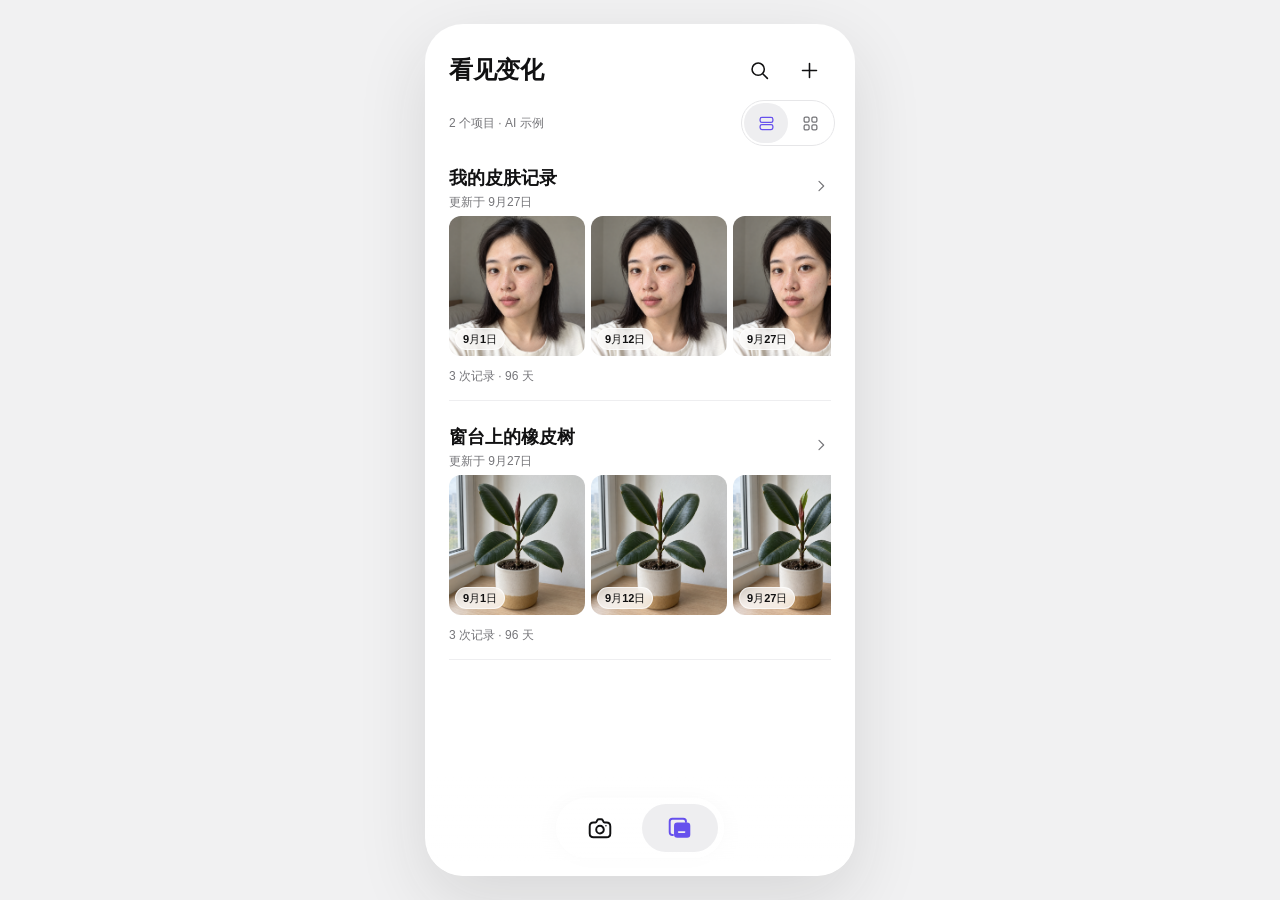
==== home-swipe-demo.html @ 19eec5f8 "Publish sanitized See Change prototype and fictional examples" ====
<!doctype html>
<html lang="zh-CN">
<head>
  <meta charset="UTF-8">
  <meta name="viewport" content="width=device-width,initial-scale=1,viewport-fit=cover">
  <meta name="theme-color" content="#ffffff">
  <title>看见变化 · 横滑项目首页</title>
  <link rel="icon" href="assets/icon.svg?v=views-2" type="image/svg+xml">
  <link rel="stylesheet" href="home-swipe-demo.css?v=reference-5">
  <link rel="stylesheet" href="home-palettes.css?v=1">
  <link rel="stylesheet" href="home-reference.css?v=product-2">
</head>
<body>
  <div id="demo"></div>
  <div id="demo-toast" role="status" aria-live="polite"></div>
  <script type="module" src="home-swipe-demo.js?v=generated-1"></script>
</body>
</html>
---- home-swipe-demo.css ----
:root{
  /* Future Pro reference: cool mist lavender, warm stone, chalk and charcoal. */
  --bg-top:#e7e6f3;
  --bg-bottom:#e7e1dd;
  --ink:#232323;
  --muted:#686563;
  --card:#f6f4f1;
  --tint:#e4e4ef;
  --tint-deep:#dddeec;
  --glass:rgba(246,244,241,.74);
  --line:rgba(255,255,255,.52);
  font-family:-apple-system,BlinkMacSystemFont,"SF Pro Text","PingFang SC","HarmonyOS Sans SC","Microsoft YaHei",sans-serif;
  color:var(--ink);
  background:#eeedec;
}
*{box-sizing:border-box}
html,body{margin:0;min-height:100%;overflow:hidden;background:#eeedec}
button,input{border:0;background:none;color:inherit;font:inherit}
button{cursor:pointer}
button:focus-visible,[tabindex]:focus-visible,input:focus-visible{outline:2px solid #575565;outline-offset:2px}
.icon{width:21px;height:21px;fill:none;stroke:currentColor;stroke-width:1.8;stroke-linecap:round;stroke-linejoin:round}
.phone-shell{position:relative;width:min(430px,100%);height:100svh;min-height:620px;margin:0 auto;overflow:hidden;background:linear-gradient(180deg,var(--bg-top) 0%,var(--bg-top) 26%,#ebe7e9 67%,var(--bg-bottom) 100%);display:grid;grid-template-rows:auto auto minmax(0,1fr)}
.home-header{padding:calc(20px + env(safe-area-inset-top)) 20px 4px}

.headline{display:flex;align-items:center;justify-content:space-between}
.headline h1{margin:0;font-size:22px;line-height:1.4;font-weight:550;letter-spacing:0}
.header-actions{display:flex;gap:0}
.header-actions button{width:44px;height:44px;border-radius:8px;display:grid;place-items:center;color:var(--ink)}

.header-actions .icon{width:21px;height:21px}
.section-title{padding:0 16px 10px 20px;color:var(--muted);display:flex;align-items:center;justify-content:space-between}
.section-title h2{margin:0;font-size:12px;line-height:18px;font-weight:400;letter-spacing:0}
.view-switch{display:flex;gap:2px}
.view-switch button{width:44px;height:44px;border-radius:9px;display:grid;place-items:center;color:var(--muted)}
.view-switch button[aria-pressed="true"]{background:rgba(35,35,35,.055);color:var(--ink)}
.view-switch .icon{width:17px;height:17px}

.project-list{min-height:0;overflow-y:auto;overscroll-behavior:contain;padding:0 16px 96px;scrollbar-width:none}
.project-list::-webkit-scrollbar,.preview-track::-webkit-scrollbar{display:none}
.project-card{position:relative;min-height:232px;margin-bottom:16px;padding:12px 0 8px;border-radius:16px;background:var(--card);overflow:hidden;content-visibility:auto;contain-intrinsic-size:232px;cursor:pointer}

.card-head{height:50px;padding:0 10px 10px 14px;display:flex;align-items:flex-start;justify-content:space-between}
.card-head>div{min-width:0;padding-right:8px}
.card-head h2{margin:0;overflow:hidden;text-overflow:ellipsis;white-space:nowrap;font-size:17px;line-height:24px;font-weight:550;letter-spacing:0}
.card-head p{margin:2px 0 0;color:var(--muted);font-size:12px;line-height:17px;font-weight:400}
.detail-link{position:relative;z-index:4;flex:0 0 44px;width:44px;height:44px;margin-top:-2px;border-radius:8px;display:grid;place-items:center;color:var(--muted)}
.detail-link .icon{width:16px;height:16px}
.preview-track{position:relative;z-index:3;height:128px;margin:0 0 0 14px;padding-right:14px;display:flex;gap:8px;overflow-x:auto;overflow-y:hidden;scroll-snap-type:x proximity;scroll-padding-left:0;touch-action:pan-y pinch-zoom;scrollbar-width:none}
.photo-cell,.summary-media,.add-media{position:relative;flex:0 0 calc((100% - 16px)/2.72);height:128px;margin:0;border-radius:9px;overflow:hidden;scroll-snap-align:start;background:var(--tint)}
.photo-cell img{width:100%;height:100%;display:block;object-fit:cover}
.photo-cell img{user-select:none;-webkit-user-drag:none}
.photo-cell.is-fallback img{object-position:var(--crop) center;filter:saturate(.72) contrast(1.03);transform:scale(1.06)}
.photo-cell figcaption{position:absolute;left:6px;bottom:6px;padding:2px 7px;border:1px solid rgba(255,255,255,.65);border-radius:999px;background:rgba(255,255,255,.7);color:#111112;font-size:11px;line-height:16px;font-weight:550;font-variant-numeric:tabular-nums;white-space:nowrap;backdrop-filter:blur(4px);pointer-events:none}
.summary-media{padding:13px;display:flex;flex-direction:column;align-items:center;justify-content:center;gap:9px;text-align:center;background:var(--tint);color:var(--muted);font-size:12px;font-weight:400}
.summary-media .icon{width:20px;height:20px}
.add-media{display:flex;flex-direction:column;align-items:center;justify-content:center;gap:7px;background:var(--tint);color:var(--muted);font-size:13px;font-weight:400}
.add-media .icon{width:20px;height:20px}
.empty-media{height:128px;margin:0 14px;width:calc(100% - 28px);border-radius:9px;background:var(--tint);display:flex;flex-direction:column;align-items:center;justify-content:center;gap:7px;color:var(--muted);font-size:13px;font-weight:400}
.empty-media .icon{width:24px;height:24px}
.project-card.is-single .photo-cell{flex-basis:43%}
.project-card.is-single .add-media{flex-basis:calc(57% - 8px)}
.project-card.is-double .photo-cell{flex-basis:calc((100% - 8px)/2)}
.project-card.is-double .summary-media{display:none}
.card-foot{height:34px;padding:10px 14px 0;display:flex;align-items:center;justify-content:space-between;color:var(--muted);font-size:12px;line-height:18px;font-weight:400}
.project-list.is-grid{display:grid;grid-template-columns:repeat(3,minmax(0,1fr));grid-auto-rows:max-content;gap:28px 12px;padding-top:12px;align-content:start;align-items:start}
.project-tile{position:relative;display:flex;flex-direction:column;min-width:0;padding:0 2px;border-radius:8px;background:none;text-align:center}
.project-tile[hidden]{display:none}
.tile-stack{position:relative;display:block;width:100%;aspect-ratio:1;min-height:0;margin:0 0 12px}
.stack-photo{position:absolute;inset:8px 10%;width:80%;height:calc(100% - 16px);overflow:hidden;background:var(--card);color:transparent;border:3px solid #fff;border-radius:8px;box-shadow:0 3px 7px rgba(35,35,35,.12);transform-origin:50% 65%;pointer-events:none}
.stack-photo img{display:block;width:100%;height:100%;object-fit:cover}
.stack-photo:nth-child(1){transform:translateX(-4px) rotate(-8deg);z-index:1}
.stack-photo:nth-child(2){transform:translateX(4px) rotate(6deg);z-index:2}
.stack-photo:last-child{transform:rotate(-2deg);z-index:3}
.tile-stack[data-layers="1"] .stack-photo{transform:none}
.tile-title{display:block;max-width:100%;overflow:hidden;text-overflow:ellipsis;white-space:nowrap;font-size:13px;line-height:19px;font-weight:550}
.tile-stats{display:flex;flex-wrap:wrap;justify-content:center;gap:0 5px;margin-top:3px;color:var(--muted);font-size:11px;line-height:17px;font-weight:400;font-variant-numeric:tabular-nums}
.tile-stats>span{white-space:nowrap}
.tile-empty{height:calc(100% - 16px);width:80%;margin:8px auto;display:flex;flex-direction:column;align-items:center;justify-content:center;gap:7px;background:rgba(246,244,241,.5);border:1px dashed rgba(35,35,35,.12);border-radius:8px;color:var(--muted);font-size:11px}
.tile-empty .icon{width:25px;height:25px}
.bottom-nav{position:absolute;z-index:20;left:50%;width:148px;transform:translateX(-50%);bottom:calc(16px + env(safe-area-inset-bottom));height:52px;display:grid;grid-template-columns:52px 52px;justify-content:space-between}
.bottom-nav::before{content:"";position:absolute;z-index:-1;left:-150px;right:-150px;bottom:calc(-16px - env(safe-area-inset-bottom));height:100px;background:linear-gradient(180deg,transparent,var(--bg-bottom) 70%);pointer-events:none}
.bottom-nav button{position:relative;border-radius:12px;color:#8a8685;display:grid;place-items:center;padding-bottom:5px}
.bottom-nav .icon{width:27px;height:27px}
.bottom-nav button.active{color:var(--ink)}
.bottom-nav button.active::after{content:"";position:absolute;left:24px;bottom:2px;width:4px;height:4px;border-radius:50%;background:currentColor}

.detail-view{position:absolute;z-index:40;inset:0;display:grid;align-items:end;visibility:hidden;transition:visibility .18s}
.detail-view[hidden]{display:none}
.detail-view.is-open{visibility:visible}
.detail-backdrop{position:absolute;inset:0;background:rgba(35,35,35,.22);opacity:0;transition:opacity .18s ease;backdrop-filter:blur(4px)}
.detail-view.is-open .detail-backdrop{opacity:1}
.detail-panel{position:relative;width:100%;padding:8px 16px calc(18px + env(safe-area-inset-bottom));border-radius:32px 32px 0 0;background:linear-gradient(180deg,rgba(236,232,228,.97),rgba(221,215,209,.98));box-shadow:0 -12px 40px rgba(35,35,35,.13);backdrop-filter:blur(24px);transform:translateY(102%);transition:transform .24s cubic-bezier(.2,.7,.2,1)}
.detail-view.is-open .detail-panel{transform:translateY(0)}
.detail-grabber{width:36px;height:4px;margin:0 auto 14px;border-radius:3px;background:rgba(35,35,35,.22)}
.detail-panel header{display:flex;align-items:flex-start;justify-content:space-between;margin-bottom:12px}
.detail-panel header span{display:block;margin-bottom:3px;color:var(--muted);font-size:10px;font-weight:600}
.detail-panel header h2{max-width:315px;margin:0;overflow:hidden;text-overflow:ellipsis;white-space:nowrap;font-size:23px;line-height:1.18;font-weight:550;letter-spacing:0}
.detail-panel header button{width:38px;height:38px;border-radius:50%;display:grid;place-items:center;background:var(--card)}
.detail-panel header .icon{width:15px;height:15px}
.detail-hero{position:relative;height:250px;overflow:hidden;border-radius:23px;background:var(--bg-bottom)}
.detail-hero>img{width:100%;height:100%;display:block;object-fit:cover}
.detail-hero>div:not(.detail-empty){position:absolute;left:12px;right:12px;bottom:12px;padding:11px 12px;border-radius:15px;background:rgba(246,244,241,.82);backdrop-filter:blur(16px);display:flex;align-items:center;justify-content:space-between}
.detail-hero>div span{color:var(--muted);font-size:10px;font-weight:600}
.detail-hero>div strong{font-size:13px;font-weight:650}
.detail-empty{height:100%;display:flex;flex-direction:column;align-items:center;justify-content:center;gap:7px;color:var(--muted)}
.detail-empty .icon{width:28px;height:28px}
.detail-empty strong{color:var(--ink);font-size:15px}
.detail-empty span{font-size:10px}
.detail-panel footer{display:grid;grid-template-columns:auto auto 1fr;gap:20px;align-items:center;padding-top:14px}
.detail-panel footer>div{display:flex;flex-direction:column;gap:2px}
.detail-panel footer strong{font-size:16px;font-weight:670}
.detail-panel footer span{color:var(--muted);font-size:9px}
.detail-panel footer button{justify-self:end;height:42px;padding:0 13px;border-radius:21px;background:var(--ink);color:var(--card);font-size:10px;font-weight:650;display:flex;align-items:center;gap:4px}
.detail-panel footer button .icon{width:12px;height:12px}
.search-sheet{position:absolute;z-index:30;left:12px;right:12px;top:calc(13px + env(safe-area-inset-top));padding:8px;border-radius:24px;background:rgba(246,244,241,.92);box-shadow:0 10px 30px rgba(35,35,35,.1);backdrop-filter:blur(22px)}
.search-sheet[hidden]{display:none}
.search-sheet label{height:44px;display:grid;grid-template-columns:31px 1fr 40px;align-items:center;padding-left:8px;border-radius:17px;background:var(--tint);color:var(--muted)}
.search-sheet .icon{width:17px;height:17px}
.photo-cell:has(>img[data-photo-panel]),.stack-photo:has(>img[data-photo-panel]),.detail-hero:has(>img[data-photo-panel]){container-type:size}
.photo-cell img[data-photo-panel],.stack-photo img[data-photo-panel],.detail-hero img[data-photo-panel]{position:absolute;left:50%;top:50%;width:max(300cqw,300cqh);height:max(100cqw,100cqh);max-width:none;object-fit:fill;transform:translate(calc(-50% + (1 - var(--photo-panel)) * 100% / 3),-50%)}
.detail-hero img[data-photo-panel]{width:min(300cqw,300cqh);height:min(100cqw,100cqh);clip-path:inset(0 calc((2 - var(--photo-panel)) * 100% / 3) 0 calc(var(--photo-panel) * 100% / 3))}
.search-sheet input{min-width:0;height:100%;outline:0;font-size:14px}
.search-sheet button{height:40px;display:grid;place-items:center}
.empty-home{height:360px;display:flex;flex-direction:column;align-items:center;justify-content:center;color:var(--muted)}
.empty-home>div{width:66px;height:66px;border-radius:50%;display:grid;place-items:center;background:var(--glass)}
.empty-home h2{margin:14px 0;font-size:18px;color:var(--ink)}
.empty-home button{height:42px;padding:0 17px;border-radius:21px;background:var(--ink);color:var(--card);font-size:11px;font-weight:650}
#demo-toast{position:fixed;z-index:50;left:50%;bottom:88px;max-width:calc(100vw - 32px);padding:9px 13px;border-radius:14px;background:rgba(35,35,35,.94);color:var(--card);font-size:10px;white-space:nowrap;opacity:0;transform:translate(-50%,8px);pointer-events:none;transition:.16s;backdrop-filter:blur(12px)}
#demo-toast.visible{opacity:1;transform:translate(-50%,0)}
@media(max-height:700px){
  .home-header{padding-top:calc(12px + env(safe-area-inset-top));padding-bottom:2px}
  .section-title{padding-top:0;padding-bottom:12px}
  .project-card{min-height:220px}
  .preview-track,.photo-cell,.summary-media,.add-media,.empty-media{height:116px}
  .project-list{padding-bottom:90px}
  .bottom-nav{height:52px}
}
@media(max-width:370px){
  .home-header,.section-title{padding-left:14px;padding-right:14px}
  .project-list{padding-left:12px;padding-right:12px}
  .headline h1{font-size:22px}
  .photo-cell,.summary-media,.add-media{flex-basis:calc((100% - 16px)/2.55)}
  .project-list.is-grid{gap:24px 8px}
  .tile-title{font-size:12px;line-height:18px}
  .tile-stats{gap:0 4px;font-size:10px;line-height:16px}
}
@media(min-width:680px){
  body{padding:24px}
  .phone-shell{height:min(860px,calc(100vh - 48px));min-height:620px;border-radius:38px;box-shadow:0 24px 70px rgba(35,35,35,.12)}
}
@media(prefers-reduced-motion:reduce){*{transition:none!important;scroll-behavior:auto!important}}
---- home-palettes.css ----
/* Optional design proposals; the approved default palette remains unchanged. */
html[data-palette],html[data-palette] body{background:var(--outside)}
html[data-palette] .phone-shell{background:var(--shell-bg)}
html[data-palette] .view-switch button[aria-pressed="true"]{color:var(--accent);background:var(--accent-soft)}
html[data-palette] .bottom-nav button{color:var(--muted)}
html[data-palette] .bottom-nav button.active{color:var(--accent)}
html[data-palette] .stack-photo{border-color:var(--photo-frame);box-shadow:0 4px 10px #00000025}
html[data-palette] .tile-empty{background:var(--tint);border-color:var(--line)}
html[data-palette] button:focus-visible,html[data-palette] [tabindex]:focus-visible,html[data-palette] input:focus-visible{outline-color:var(--accent)}
html[data-palette] .detail-panel{background:var(--card)}
html[data-palette] .detail-grabber{background:var(--muted)}
html[data-palette] .detail-panel header button{background:var(--tint)}
html[data-palette] .detail-hero>div:not(.detail-empty){background:var(--card);color:var(--ink)}
html[data-palette] .detail-panel footer button,html[data-palette] .empty-home button{background:var(--accent);color:var(--accent-ink)}
html[data-palette] .search-sheet{background:var(--card)}
html[data-palette] .search-sheet input{color:var(--ink)}
html[data-palette] .search-sheet input::placeholder{color:var(--muted)}
html[data-palette] #demo-toast{background:var(--ink);color:var(--card)}
---- home-reference.css ----
/* White, graphite and violet. Optional palette studies keep their own colors. */
html:not([data-palette]){
  --bg-top:#fff;--bg-bottom:#fff;--ink:#111112;--muted:#757579;
  --card:#fff;--tint:#f5f5f6;--tint-deep:#eeeef0;
  --glass:rgba(255,255,255,.9);--line:#e6e6e8;
  --accent:#6650ed;--accent-soft:#f0ecff;--icon-cutout:#fff;
  background:#f1f1f2;
}
html:not([data-palette]) body{background:#f1f1f2}
html:not([data-palette]) button:focus-visible,
html:not([data-palette]) [tabindex]:focus-visible,
html:not([data-palette]) input:focus-visible{outline-color:var(--accent)}
html:not([data-palette]) .phone-shell{background:#fff}
html:not([data-palette]) .home-header{padding:calc(24px + env(safe-area-inset-top)) 24px 8px}
html:not([data-palette]) .headline h1{font-size:24px;line-height:34px;font-weight:600;letter-spacing:-.5px}
html:not([data-palette]) .header-actions{gap:6px}
html:not([data-palette]) .header-actions button{border-radius:50%}
html:not([data-palette]) .header-actions button:hover{background:var(--tint)}
html:not([data-palette]) .section-title{padding:0 20px 12px 24px}
html:not([data-palette]) .view-switch{gap:0;padding:2px;border:1px solid var(--line);border-radius:25px}
html:not([data-palette]) .view-switch button{width:44px;height:40px;border-radius:22px}
html:not([data-palette]) .view-switch button[aria-pressed="true"]{color:var(--accent);background:var(--tint-deep)}
html:not([data-palette]) .project-list{padding:0 24px 108px}
html:not([data-palette]) .project-card{background:transparent;border-radius:0;padding:8px 0 14px;min-height:242px;margin-bottom:16px;border-bottom:1px solid #eeeef0;contain-intrinsic-size:242px}
html:not([data-palette]) .card-head{height:50px;padding:0 0 12px}
html:not([data-palette]) .card-head h2{font-size:18px;line-height:25px;font-weight:600}
html:not([data-palette]) .card-head p{font-size:12px;line-height:18px;margin-top:2px}
html:not([data-palette]) .detail-link{margin-right:-12px}
html:not([data-palette]) .preview-track{margin:0;padding:0;height:140px;gap:6px}
html:not([data-palette]) .photo-cell,
html:not([data-palette]) .summary-media,
html:not([data-palette]) .add-media{height:140px;border-radius:12px;flex-basis:calc((100% - 12px)/2.72)}
html:not([data-palette]) .card-foot{height:30px;padding:10px 0 0;font-size:12px}
html:not([data-palette]) .project-card.is-single .photo-cell{flex-basis:43%}
html:not([data-palette]) .project-card.is-single .add-media{flex-basis:calc(57% - 6px)}
html:not([data-palette]) .project-card.is-double .photo-cell{flex-basis:calc((100% - 6px)/2)}
html:not([data-palette]) .empty-media{margin:0;width:100%;height:140px;border-radius:12px;border:1px solid var(--line)}
html:not([data-palette]) .project-list.is-grid{padding-top:18px;gap:30px 12px}
html:not([data-palette]) .tile-stack{margin-bottom:12px}
html:not([data-palette]) .stack-photo{inset:5px 8%;width:84%;height:calc(100% - 10px);border:2px solid #fff;border-radius:10px;box-shadow:0 3px 7px #1111121a}
html:not([data-palette]) .tile-title{font-size:13px;font-weight:550}
html:not([data-palette]) .tile-stats{font-size:10px;line-height:17px;color:var(--muted)}
html:not([data-palette]) .tile-empty{margin:5px auto;width:84%;height:calc(100% - 10px);border:1px solid var(--line);background:var(--tint);border-radius:10px}
html:not([data-palette]) .bottom-nav{width:168px;height:60px;bottom:calc(18px + env(safe-area-inset-bottom));padding:5px;grid-template-columns:76px 76px;border:1px solid #fff;border-radius:34px;background:rgba(255,255,255,.92);box-shadow:0 5px 24px #1111120c,0 1px 3px #11111208;backdrop-filter:blur(20px)}
html:not([data-palette]) .bottom-nav::before{left:-130px;right:-130px;bottom:calc(-19px - env(safe-area-inset-bottom));height:100px;background:linear-gradient(180deg,transparent,#ffffffdd 85%);z-index:-2}
html:not([data-palette]) .bottom-nav button{border-radius:27px;padding:0;color:var(--ink)}
html:not([data-palette]) .bottom-nav .icon{width:26px;height:26px}
html:not([data-palette]) .bottom-nav button.active{color:var(--accent);background:var(--tint-deep)}
html:not([data-palette]) .bottom-nav button.active::after{display:none}
html:not([data-palette]) .detail-panel{background:#fff;border-radius:28px 28px 0 0}
html:not([data-palette]) .detail-panel header button{background:var(--tint)}
html:not([data-palette]) .detail-hero{background:var(--tint);border-radius:18px}
html:not([data-palette]) .detail-hero>div:not(.detail-empty){background:#fffffff0;border-radius:12px}
html:not([data-palette]) .search-sheet{background:#fff;border:1px solid var(--line);box-shadow:0 6px 20px #11111212}
html:not([data-palette]) .search-sheet label{background:#fff}
html:not([data-palette]) .empty-home .empty-import{margin-top:12px;background:#fff;color:#111112;border:1px solid var(--line);font-weight:400}
html:not([data-palette]) .empty-home .empty-sample{margin-top:16px;background:none;color:var(--accent);font-size:12px;font-weight:400}
@media(max-height:700px){
  html:not([data-palette]) .home-header{padding-top:calc(16px + env(safe-area-inset-top))}
  html:not([data-palette]) .project-card{min-height:226px;contain-intrinsic-size:226px}
  html:not([data-palette]) .preview-track,html:not([data-palette]) .photo-cell,html:not([data-palette]) .summary-media,html:not([data-palette]) .add-media,html:not([data-palette]) .empty-media{height:124px}
}
@media(max-width:370px){
  html:not([data-palette]) .home-header{padding-left:20px;padding-right:20px}
  html:not([data-palette]) .section-title{padding-left:20px;padding-right:16px}
  html:not([data-palette]) .project-list{padding-left:20px;padding-right:20px}
  html:not([data-palette]) .project-list.is-grid{gap:28px 8px}
  html:not([data-palette]) .tile-title{font-size:12px}
}

html:not([data-palette]) .empty-home.has-example{height:240px}
html:not([data-palette]) .empty-home.has-example>div{display:none}
html:not([data-palette]) .empty-home.has-example .empty-sample{display:none}
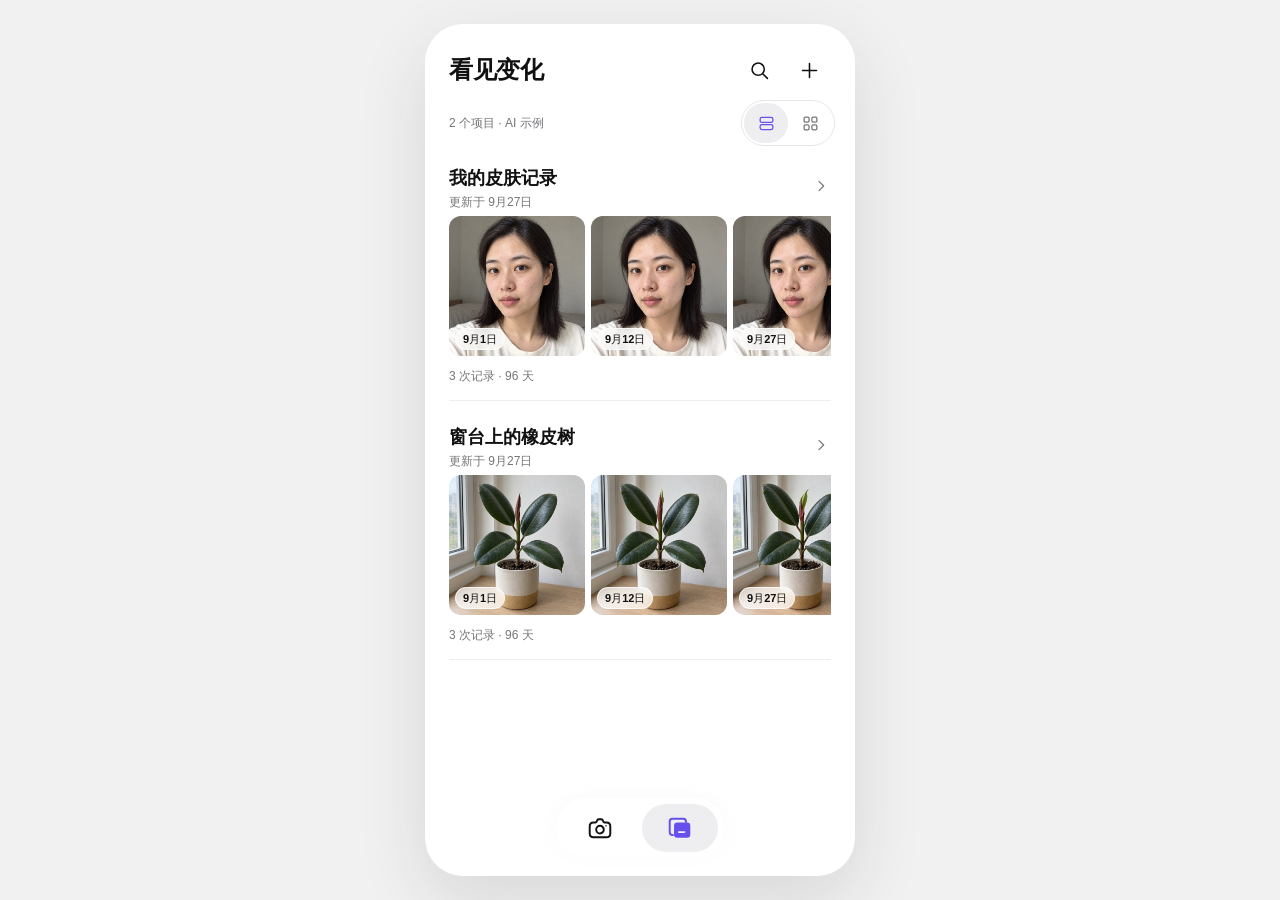
==== commit 90976fb1: "Load lightweight demo photos for slow networks" ====
--- a/home-swipe-demo.html
+++ b/home-swipe-demo.html
@@ -13,6 +13,6 @@
 <body>
   <div id="demo"></div>
   <div id="demo-toast" role="status" aria-live="polite"></div>
-  <script type="module" src="home-swipe-demo.js?v=generated-1"></script>
+  <script type="module" src="home-swipe-demo.js?v=photo-lite-1"></script>
 </body>
 </html>
